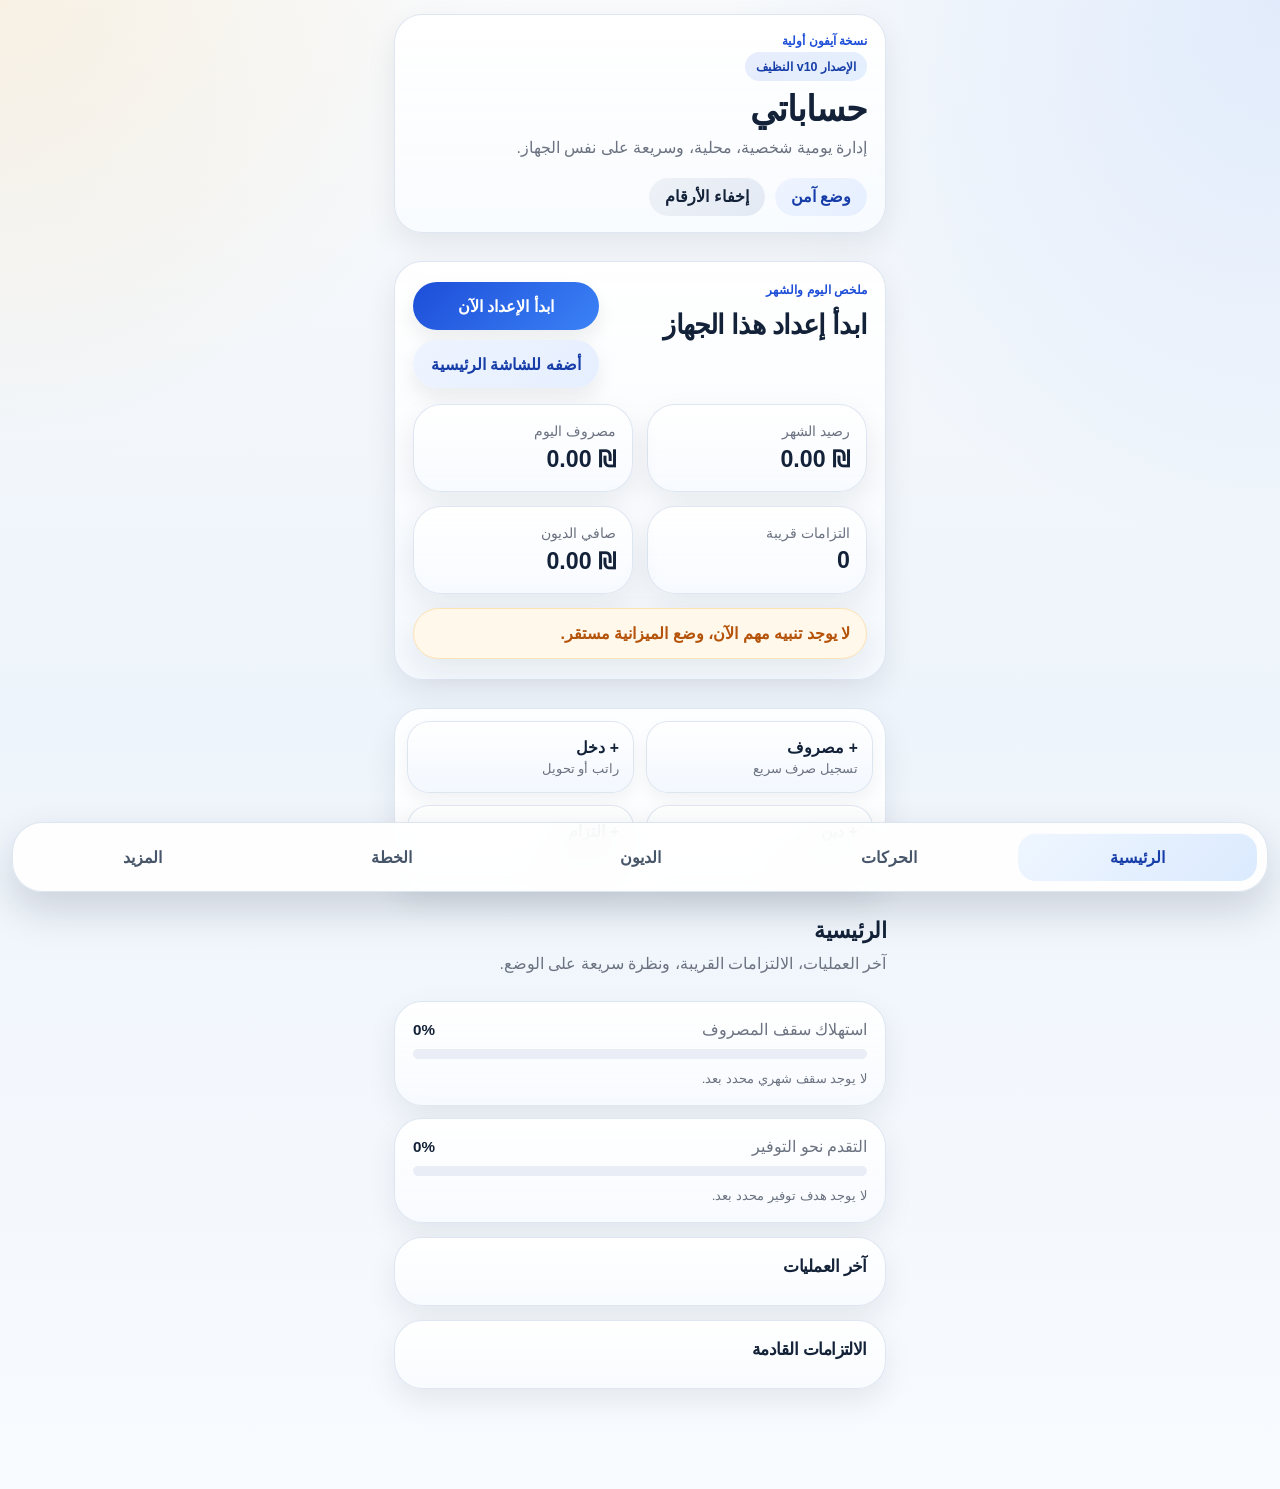
==== iphone-v10.html @ e73e42bc "Add files via upload" ====
﻿<!DOCTYPE html>
<html lang="ar" dir="rtl">
<head>
    <meta charset="utf-8" />
    <meta name="viewport" content="width=device-width, initial-scale=1, viewport-fit=cover" />
    <title>حساباتي | آيفون | v10</title>
    <meta name="theme-color" content="#0f172a" />
    <meta name="apple-mobile-web-app-capable" content="yes" />
    <meta name="apple-mobile-web-app-status-bar-style" content="black-translucent" />
    <meta name="apple-mobile-web-app-title" content="حساباتي v10" />
    <link rel="icon" href="./favicon.ico" />
    <link rel="apple-touch-icon" href="./favicon.ico" />
    <style>
:root {
    --bg: #f5f7fb;
    --surface: rgba(255, 255, 255, 0.88);
    --surface-strong: #ffffff;
    --line: #dbe4f0;
    --text: #132238;
    --muted: #6b7280;
    --primary: #1d4ed8;
    --primary-dark: #163da8;
    --danger: #dc2626;
    --success: #15803d;
    --warning: #b45309;
    --shadow: 0 12px 30px rgba(15, 23, 42, 0.08);
    --radius-xl: 28px;
    --radius-lg: 22px;
    --radius-md: 16px;
}

[hidden] { display: none !important; }
* { box-sizing: border-box; }
html { scroll-behavior: smooth; }
body {
    margin: 0;
    min-height: 100vh;
    font-family: "SF Pro Display", "Segoe UI", Tahoma, Arial, sans-serif;
    background:
        radial-gradient(circle at top right, rgba(59, 130, 246, 0.12), transparent 28%),
        radial-gradient(circle at top left, rgba(245, 158, 11, 0.10), transparent 24%),
        linear-gradient(180deg, #f8fafc 0%, #eef4fb 48%, #f8fbff 100%);
    color: var(--text);
}

.app-shell {
    max-width: 520px;
    margin: 0 auto;
    min-height: 100vh;
    padding: calc(env(safe-area-inset-top, 0px) + 14px) 14px calc(env(safe-area-inset-bottom, 0px) + 100px);
}

.app-main,
.panel,
.stack,
.list-stack {
    display: grid;
    gap: 14px;
}

.topbar,
.hero-card,
.quick-actions-card,
.card-form,
.list-card,
.privacy-card,
.metric-card,
.alert-card,
.progress-card {
    background: var(--surface);
    border: 1px solid rgba(219, 228, 240, 0.9);
    border-radius: var(--radius-xl);
    box-shadow: var(--shadow);
    backdrop-filter: blur(14px);
    -webkit-backdrop-filter: blur(14px);
}

.topbar {
    padding: 18px 18px 16px;
    margin-bottom: 14px;
    background:
        linear-gradient(180deg, rgba(255,255,255,0.96), rgba(248,251,255,0.92));
}

.topbar h1,
.privacy-card h1,
.hero-card h2,
.section-head h3,
.section-head h4 {
    margin: 0;
    font-weight: 900;
    letter-spacing: -0.03em;
}

.topbar h1 { font-size: 2.2rem; line-height: 1.05; }
.hero-card h2 { font-size: 1.7rem; line-height: 1.2; }
.section-head h3 { font-size: 1.35rem; }
.section-head h4 { font-size: 1.05rem; }

.eyebrow {
    margin: 0 0 4px;
    color: var(--primary);
    font-size: .78rem;
    font-weight: 800;
}

.version-badge {
    margin: 0 0 10px;
    display: inline-flex;
    align-items: center;
    padding: 7px 11px;
    border-radius: 999px;
    background: linear-gradient(135deg, rgba(29, 78, 216, 0.10), rgba(96, 165, 250, 0.16));
    color: var(--primary-dark);
    font-size: .78rem;
    font-weight: 900;
}

.subtitle,
.section-head p,
.helper {
    margin: 6px 0 0;
    color: var(--muted);
    line-height: 1.7;
}

.topbar-actions,
.hero-head,
.field-grid,
.tabs-inline,
.bottom-nav {
    display: flex;
    gap: 10px;
}

.topbar-actions {
    margin-top: 16px;
    flex-wrap: wrap;
}

.chip,
.button,
.nav-item,
.mini-tab {
    border: none;
    border-radius: 999px;
    font: inherit;
    cursor: pointer;
    transition: 180ms ease;
}

.chip {
    padding: 10px 16px;
    background: linear-gradient(135deg, #eef4ff, #e6efff);
    color: var(--primary-dark);
    font-weight: 800;
    box-shadow: inset 0 1px 0 rgba(255,255,255,0.8);
}

.chip-dark {
    background: linear-gradient(135deg, #eef2f7, #e3e9f4);
    color: var(--text);
}

.hero-card {
    padding: 20px 18px;
    margin-bottom: 14px;
    background:
        linear-gradient(180deg, rgba(255,255,255,0.96), rgba(245,249,255,0.92));
}

.quick-actions-card {
    padding: 12px;
    display: grid;
    grid-template-columns: repeat(2, minmax(0, 1fr));
    gap: 12px;
    margin-bottom: 14px;
}

.quick-action {
    border: 1px solid rgba(219, 228, 240, 0.9);
    background: linear-gradient(180deg, rgba(255,255,255,0.96), rgba(242,247,255,0.94));
    border-radius: 22px;
    padding: 16px 14px;
    text-align: right;
    color: var(--text);
    box-shadow:
        inset 0 1px 0 rgba(255,255,255,0.75),
        0 8px 18px rgba(15, 23, 42, 0.05);
}

.quick-action strong {
    display: block;
    margin-bottom: 4px;
    font-size: .98rem;
    font-weight: 900;
}

.quick-action span {
    color: var(--muted);
    font-size: .8rem;
}

.hero-head {
    align-items: flex-start;
    justify-content: space-between;
    margin-bottom: 16px;
}

.hero-copy {
    display: grid;
    gap: 8px;
}

.hero-helper {
    margin: 0;
    color: var(--muted);
    line-height: 1.7;
    font-size: .95rem;
}

.hero-actions {
    display: grid;
    gap: 10px;
    min-width: 160px;
}

.summary-grid {
    display: grid;
    grid-template-columns: repeat(2, minmax(0, 1fr));
    gap: 14px;
}

.metric-card {
    padding: 18px 16px;
    background: linear-gradient(180deg, rgba(255,255,255,0.98), rgba(247,250,255,0.92));
}

.metric-card span {
    display: block;
    color: var(--muted);
    font-size: .85rem;
    margin-bottom: 6px;
}

.metric-card strong {
    font-size: 1.45rem;
    font-weight: 900;
}

.alert-card {
    margin-top: 14px;
    padding: 15px 16px;
    color: var(--warning);
    background: #fff8eb;
    border-color: #fde2b2;
    font-weight: 700;
}

.section-head {
    margin-bottom: 10px;
}

.progress-grid {
    display: grid;
    gap: 12px;
}

.progress-card {
    padding: 18px;
    background: linear-gradient(180deg, rgba(255,255,255,0.98), rgba(247,250,255,0.92));
}

.progress-head {
    display: flex;
    align-items: center;
    justify-content: space-between;
    gap: 12px;
    margin-bottom: 10px;
}

.progress-head span,
.progress-card small {
    color: var(--muted);
}

.progress-head strong {
    font-size: .95rem;
    font-weight: 900;
}

.progress-track {
    height: 10px;
    border-radius: 999px;
    background: #e9eef6;
    overflow: hidden;
    margin-bottom: 10px;
}

.progress-bar {
    height: 100%;
    width: 0;
    border-radius: inherit;
    transition: width 220ms ease;
}

.progress-bar.danger {
    background: linear-gradient(90deg, #f59e0b, #ef4444);
}

.progress-bar.success {
    background: linear-gradient(90deg, #34d399, #10b981);
}

.panel { display: none; }
.panel.is-active { display: grid; }

.card-form,
.list-card,
.privacy-card {
    padding: 18px;
    background: linear-gradient(180deg, rgba(255,255,255,0.98), rgba(248,251,255,0.94));
}

.field {
    display: grid;
    gap: 6px;
}

.field span {
    color: var(--text);
    font-size: .9rem;
    font-weight: 800;
}

.input {
    width: 100%;
    min-height: 48px;
    padding: 12px 14px;
    border-radius: 15px;
    border: 1px solid var(--line);
    background: rgba(255,255,255,0.94);
    color: var(--text);
    font: inherit;
    box-shadow: inset 0 1px 2px rgba(15, 23, 42, 0.03);
}

.input.center { text-align: center; }

.field-grid {
    flex-direction: row;
}

.field-grid > .field {
    flex: 1 1 0;
}

.button {
    min-height: 48px;
    padding: 12px 18px;
    font-weight: 900;
    box-shadow: 0 10px 20px rgba(15, 23, 42, 0.08);
}

.button-primary {
    background: linear-gradient(135deg, var(--primary), #3b82f6);
    color: #fff;
}

.button-danger {
    background: linear-gradient(135deg, #d92d20, #ef4444);
    color: #fff;
}

.button-warning {
    background: linear-gradient(135deg, #b45309, #f59e0b);
    color: #fff;
}

.button-outline {
    background: #fff;
    border: 1px solid var(--line);
    color: var(--text);
}

.button-ghost {
    background: linear-gradient(135deg, #eef4ff, #e6efff);
    color: var(--primary-dark);
}

.button:hover,
.chip:hover,
.nav-item:hover,
.mini-tab:hover {
    transform: translateY(-1px);
}

@media (max-width: 420px) {
    .hero-head {
        display: grid;
        gap: 14px;
    }

    .hero-actions {
        width: 100%;
    }
}

.tabs-inline {
    margin-bottom: 8px;
}

.compact-tabs {
    margin-bottom: 12px;
}

.mini-tab {
    min-height: 40px;
    padding: 0 18px;
    background: #edf2fa;
    color: #334155;
    font-weight: 800;
}

.mini-tab.is-active {
    background: var(--primary);
    color: #fff;
}

.money-form { display: none; }
.money-form.is-active { display: grid; gap: 12px; }

.list-item {
    display: flex;
    align-items: center;
    justify-content: space-between;
    gap: 12px;
    padding: 14px 0;
    border-bottom: 1px solid #edf2f7;
}

.list-item:last-child { border-bottom: none; }

.list-title {
    font-weight: 800;
    margin-bottom: 4px;
}

.list-meta {
    color: var(--muted);
    font-size: .84rem;
    line-height: 1.6;
}

.list-value {
    text-align: left;
    font-weight: 900;
    white-space: nowrap;
}

.list-actions {
    display: flex;
    align-items: center;
    gap: 8px;
}

.inline-button {
    min-height: 34px;
    padding: 0 12px;
    border-radius: 999px;
    border: none;
    font: inherit;
    font-size: .78rem;
    font-weight: 900;
    cursor: pointer;
}

.inline-button.success {
    background: #ecfdf3;
    color: var(--success);
}

.inline-button.danger {
    background: #fff1f2;
    color: var(--danger);
}

.tone-income { color: var(--success); }
.tone-expense { color: var(--danger); }
.tone-debt { color: #7c3aed; }
.tone-warning { color: var(--warning); }

.empty-state {
    padding: 12px 0;
    color: var(--muted);
    text-align: center;
}

.summary-inline {
    display: grid;
    gap: 8px;
    margin-bottom: 10px;
}

.summary-pill {
    min-height: 44px;
    padding: 0 16px;
    display: flex;
    align-items: center;
    justify-content: space-between;
    gap: 10px;
    background: linear-gradient(180deg, rgba(248,251,255,0.98), rgba(241,247,255,0.96));
    border: 1px solid #e3eaf3;
    border-radius: 16px;
    color: var(--text);
    font-size: .85rem;
}

.bottom-nav {
    position: fixed;
    right: 12px;
    left: 12px;
    bottom: calc(env(safe-area-inset-bottom, 0px) + 8px);
    padding: 10px;
    background: rgba(255, 255, 255, 0.90);
    border: 1px solid rgba(219, 228, 240, 0.95);
    border-radius: 30px;
    box-shadow: 0 18px 40px rgba(15, 23, 42, 0.16);
    backdrop-filter: blur(18px);
    -webkit-backdrop-filter: blur(18px);
    justify-content: space-between;
    z-index: 30;
}

.nav-item {
    flex: 1 1 0;
    min-height: 48px;
    background: transparent;
    color: #475569;
    font-weight: 800;
    border-radius: 18px;
}

.nav-item.is-active {
    background: linear-gradient(135deg, #eff6ff, #dbeafe);
    color: var(--primary-dark);
    box-shadow: inset 0 1px 0 rgba(255,255,255,0.75);
}

.privacy-screen {
    min-height: calc(100vh - 32px);
    display: grid;
    place-items: center;
}

.privacy-card {
    text-align: center;
}

.privacy-badge {
    display: inline-flex;
    align-items: center;
    justify-content: center;
    min-height: 36px;
    padding: 6px 14px;
    border-radius: 999px;
    background: #eff6ff;
    color: var(--primary-dark);
    font-weight: 900;
}

.toast {
    position: fixed;
    inset-inline: 20px;
    bottom: calc(env(safe-area-inset-bottom, 0px) + 84px);
    padding: 13px 16px;
    border-radius: 18px;
    background: rgba(15, 23, 42, 0.92);
    color: #fff;
    text-align: center;
    box-shadow: var(--shadow);
    z-index: 40;
}

@media (max-width: 420px) {
    .app-shell {
        padding-inline: 12px;
    }

    .field-grid,
    .hero-head {
        flex-direction: column;
        align-items: stretch;
    }

    .summary-grid {
        grid-template-columns: 1fr;
    }

    .quick-actions-card {
        grid-template-columns: 1fr;
    }
}

    </style>
</head>
<body>
<div class="app-shell" id="appShell">
        <div class="privacy-screen" id="privacyScreen" hidden>
            <div class="privacy-card">
                <span class="privacy-badge">الوضع الآمن</span>
                <h1>حساباتي</h1>
                <p>أدخل رمز هذا الجهاز للمتابعة.</p>
                <form id="unlockForm" class="stack">
                    <input id="unlockCode" class="input center" type="password" inputmode="numeric" maxlength="12" placeholder="رمز القفل" />
                    <button class="button button-primary" type="submit">فتح التطبيق</button>
                    <p class="helper error" id="unlockError"></p>
                </form>
            </div>
        </div>

        <main class="app-main" id="appMain">
            <header class="topbar">
                <div>
                    <p class="eyebrow">نسخة آيفون أولية</p>
                    <p class="version-badge">الإصدار v10 النظيف</p>
                    <h1>حساباتي</h1>
                    <p class="subtitle">إدارة يومية شخصية، محلية، وسريعة على نفس الجهاز.</p>
                </div>
                <div class="topbar-actions">
                    <button class="chip" id="safeModeToggle" type="button">وضع آمن</button>
                    <button class="chip chip-dark" id="hideNumbersToggle" type="button">إخفاء الأرقام</button>
                </div>
            </header>

            <section class="hero-card">
                <div class="hero-head">
                    <div class="hero-copy">
                        <p class="eyebrow">ملخص اليوم والشهر</p>
                        <h2 id="deviceTitle">ابدأ إعداد هذا الجهاز</h2>
                        <p class="hero-helper" id="setupHelper" hidden>
                            هذا جهاز جديد. ابدأ من الخطة وحدد الاسم والعملة وسقف الصرف حتى يبدأ التطبيق يحسب لك بشكل صحيح.
                        </p>
                    </div>
                    <div class="hero-actions">
                        <button class="button button-primary" id="startSetupButton" type="button">ابدأ الإعداد الآن</button>
                        <button class="button button-ghost" id="installHintButton" type="button">أضفه للشاشة الرئيسية</button>
                    </div>
                </div>
                <div class="summary-grid">
                    <article class="metric-card">
                        <span>رصيد الشهر</span>
                        <strong data-money id="monthBalanceValue">₪ 0.00</strong>
                    </article>
                    <article class="metric-card">
                        <span>مصروف اليوم</span>
                        <strong data-money id="todayExpenseValue">₪ 0.00</strong>
                    </article>
                    <article class="metric-card">
                        <span>التزامات قريبة</span>
                        <strong id="dueSoonValue">0</strong>
                    </article>
                    <article class="metric-card">
                        <span>صافي الديون</span>
                        <strong data-money id="netDebtValue">₪ 0.00</strong>
                    </article>
                </div>
                <div class="alert-card" id="todayAlert">لا يوجد تنبيه مهم الآن، وضع الميزانية مستقر.</div>
            </section>

            <section class="quick-actions-card">
                <button class="quick-action" type="button" data-quick-panel="money" data-quick-money-tab="expense">
                    <strong>+ مصروف</strong>
                    <span>تسجيل صرف سريع</span>
                </button>
                <button class="quick-action" type="button" data-quick-panel="money" data-quick-money-tab="income">
                    <strong>+ دخل</strong>
                    <span>راتب أو تحويل</span>
                </button>
                <button class="quick-action" type="button" data-quick-panel="debts">
                    <strong>+ دين</strong>
                    <span>لشخص أو دفعة</span>
                </button>
                <button class="quick-action" type="button" data-quick-panel="plan">
                    <strong>+ التزام</strong>
                    <span>قسط أو فاتورة</span>
                </button>
            </section>

            <section class="panel is-active" data-panel="home">
                <div class="section-head">
                    <h3>الرئيسية</h3>
                    <p>آخر العمليات، الالتزامات القريبة، ونظرة سريعة على الوضع.</p>
                </div>
                <div class="progress-grid">
                    <article class="progress-card">
                        <div class="progress-head">
                            <span>استهلاك سقف المصروف</span>
                            <strong id="budgetUsagePercent">0%</strong>
                        </div>
                        <div class="progress-track"><div class="progress-bar danger" id="budgetUsageBar"></div></div>
                        <small id="budgetUsageHint">لا يوجد سقف شهري محدد بعد.</small>
                    </article>
                    <article class="progress-card">
                        <div class="progress-head">
                            <span>التقدم نحو التوفير</span>
                            <strong id="savingUsagePercent">0%</strong>
                        </div>
                        <div class="progress-track"><div class="progress-bar success" id="savingUsageBar"></div></div>
                        <small id="savingUsageHint">لا يوجد هدف توفير محدد بعد.</small>
                    </article>
                </div>
                <div class="list-card">
                    <div class="section-head compact">
                        <h4>آخر العمليات</h4>
                    </div>
                    <div id="recentOperations" class="list-stack"></div>
                </div>
                <div class="list-card">
                    <div class="section-head compact">
                        <h4>الالتزامات القادمة</h4>
                    </div>
                    <div id="upcomingCommitments" class="list-stack"></div>
                </div>
            </section>

            <section class="panel" data-panel="money">
                <div class="section-head">
                    <h3>الدخل والمصاريف</h3>
                    <p>إضافة دخل ومصروف بسرعة مع سجل حديث واضح.</p>
                </div>

                <div class="tabs-inline">
                    <button class="mini-tab is-active" data-money-tab="expense" type="button">مصروف</button>
                    <button class="mini-tab" data-money-tab="income" type="button">دخل</button>
                </div>

                <form class="card-form money-form is-active" id="expenseForm" data-money-form="expense">
                    <label class="field">
                        <span>العنوان</span>
                        <input id="expenseTitle" class="input" type="text" placeholder="خضار، بنزين، مدرسة..." required />
                    </label>
                    <div class="field-grid">
                        <label class="field">
                            <span>المبلغ</span>
                            <input id="expenseAmount" class="input" type="text" inputmode="decimal" placeholder="0.00" required />
                        </label>
                        <label class="field">
                            <span>التاريخ</span>
                            <input id="expenseDate" class="input" type="date" required />
                        </label>
                    </div>
                    <div class="field-grid">
                        <label class="field">
                            <span>التصنيف</span>
                            <input id="expenseCategory" class="input" type="text" placeholder="بيت، سيارة، أكل..." />
                        </label>
                        <label class="field">
                            <span>ملاحظة</span>
                            <input id="expenseNote" class="input" type="text" placeholder="اختياري" />
                        </label>
                    </div>
                    <button class="button button-danger" type="submit">حفظ المصروف</button>
                </form>

                <form class="card-form money-form" id="incomeForm" data-money-form="income">
                    <label class="field">
                        <span>العنوان</span>
                        <input id="incomeTitle" class="input" type="text" placeholder="راتب، حوالة، هدية..." required />
                    </label>
                    <div class="field-grid">
                        <label class="field">
                            <span>المبلغ</span>
                            <input id="incomeAmount" class="input" type="text" inputmode="decimal" placeholder="0.00" required />
                        </label>
                        <label class="field">
                            <span>التاريخ</span>
                            <input id="incomeDate" class="input" type="date" required />
                        </label>
                    </div>
                    <div class="field-grid">
                        <label class="field">
                            <span>التصنيف</span>
                            <input id="incomeCategory" class="input" type="text" placeholder="راتب، إضافي، تحويل..." />
                        </label>
                        <label class="field">
                            <span>ملاحظة</span>
                            <input id="incomeNote" class="input" type="text" placeholder="اختياري" />
                        </label>
                    </div>
                    <button class="button button-primary" type="submit">حفظ الدخل</button>
                </form>

                <div class="list-card">
                    <div class="section-head compact">
                        <h4>سجل العمليات</h4>
                    </div>
                    <div class="tabs-inline compact-tabs">
                        <button class="mini-tab is-active" data-log-filter="all" type="button">الكل</button>
                        <button class="mini-tab" data-log-filter="expense" type="button">مصروف</button>
                        <button class="mini-tab" data-log-filter="income" type="button">دخل</button>
                    </div>
                    <div id="moneyEntries" class="list-stack"></div>
                </div>
            </section>

            <section class="panel" data-panel="debts">
                <div class="section-head">
                    <h3>الأشخاص والديون</h3>
                    <p>لكل شخص سجل واضح: إله عليك، إليك عليه، والرصيد النهائي.</p>
                </div>

                <form class="card-form" id="debtForm">
                    <div class="field-grid">
                        <label class="field">
                            <span>اسم الشخص</span>
                            <input id="debtPerson" class="input" type="text" placeholder="مثال: أحمد" required />
                        </label>
                        <label class="field">
                            <span>نوع الحركة</span>
                            <select id="debtType" class="input">
                                <option value="for-me">إلي عليه</option>
                                <option value="on-me">عليّ إله</option>
                                <option value="paid-to-me">دفع لي</option>
                                <option value="paid-by-me">دفعت له</option>
                            </select>
                        </label>
                    </div>
                    <div class="field-grid">
                        <label class="field">
                            <span>المبلغ</span>
                            <input id="debtAmount" class="input" type="text" inputmode="decimal" placeholder="0.00" required />
                        </label>
                        <label class="field">
                            <span>التاريخ</span>
                            <input id="debtDate" class="input" type="date" required />
                        </label>
                    </div>
                    <label class="field">
                        <span>ملاحظة</span>
                        <input id="debtNote" class="input" type="text" placeholder="مثال: دفعة جزئية" />
                    </label>
                    <button class="button button-primary" type="submit">حفظ الحركة</button>
                </form>

                <div class="list-card">
                    <div class="section-head compact">
                        <h4>كشف الديون</h4>
                    </div>
                    <div class="summary-inline" id="debtSummary"></div>
                    <div id="debtEntries" class="list-stack"></div>
                </div>
            </section>

            <section class="panel" data-panel="plan">
                <div class="section-head">
                    <h3>الخطة الشهرية والالتزامات</h3>
                    <p>سقف الصرف، هدف التوفير، والأقساط التي يجب متابعتها.</p>
                </div>

                <form class="card-form" id="planForm">
                    <div class="field-grid">
                        <label class="field">
                            <span>اسم الجهاز / الحساب</span>
                            <input id="profileName" class="input" type="text" placeholder="آيفون 16 - حسابي" required />
                        </label>
                        <label class="field">
                            <span>العملة</span>
                            <input id="profileCurrency" class="input" type="text" value="₪" maxlength="10" />
                        </label>
                    </div>
                    <div class="field-grid">
                        <label class="field">
                            <span>سقف المصروف الشهري</span>
                            <input id="profileBudget" class="input" type="text" inputmode="decimal" placeholder="0.00" />
                        </label>
                        <label class="field">
                            <span>هدف التوفير</span>
                            <input id="profileSavingGoal" class="input" type="text" inputmode="decimal" placeholder="0.00" />
                        </label>
                    </div>
                    <label class="field">
                        <span>رمز قفل اختياري</span>
                        <input id="profilePasscode" class="input" type="password" inputmode="numeric" maxlength="12" placeholder="1234" />
                    </label>
                    <button class="button button-primary" type="submit">حفظ الخطة والإعدادات</button>
                </form>

                <form class="card-form" id="commitmentForm">
                    <div class="field-grid">
                        <label class="field">
                            <span>اسم الالتزام</span>
                            <input id="commitmentName" class="input" type="text" placeholder="إيجار، قسط..." required />
                        </label>
                        <label class="field">
                            <span>المبلغ</span>
                            <input id="commitmentAmount" class="input" type="text" inputmode="decimal" placeholder="0.00" required />
                        </label>
                    </div>
                    <div class="field-grid">
                        <label class="field">
                            <span>تاريخ الاستحقاق</span>
                            <input id="commitmentDate" class="input" type="date" required />
                        </label>
                        <label class="field">
                            <span>ملاحظات</span>
                            <input id="commitmentNote" class="input" type="text" placeholder="اختياري" />
                        </label>
                    </div>
                    <button class="button button-warning" type="submit">حفظ الالتزام</button>
                </form>

                <div class="list-card">
                    <div class="section-head compact">
                        <h4>سجل الالتزامات</h4>
                    </div>
                    <div id="commitmentEntries" class="list-stack"></div>
                </div>
            </section>

            <section class="panel" data-panel="more">
                <div class="section-head">
                    <h3>النسخ والخصوصية</h3>
                    <p>نسخة احتياطية، استرجاع، ومسح آمن لبيانات هذا الجهاز.</p>
                </div>

                <div class="card-form">
                    <button class="button button-primary" id="exportBackupButton" type="button">تصدير نسخة JSON</button>
                    <label class="button button-outline file-button">
                        استيراد نسخة
                        <input id="importBackupInput" type="file" accept="application/json" hidden />
                    </label>
                    <button class="button button-outline" id="lockDeviceButton" type="button">قفل الجهاز الآن</button>
                    <button class="button button-danger" id="resetDeviceButton" type="button">تصفير بيانات هذا الجهاز</button>
                    <p class="helper" id="backupStatus">آخر نسخة: لا يوجد بعد.</p>
                </div>
            </section>
        </main>

        <nav class="bottom-nav">
            <button class="nav-item is-active" type="button" data-panel-target="home"><span>الرئيسية</span></button>
            <button class="nav-item" type="button" data-panel-target="money"><span>الحركات</span></button>
            <button class="nav-item" type="button" data-panel-target="debts"><span>الديون</span></button>
            <button class="nav-item" type="button" data-panel-target="plan"><span>الخطة</span></button>
            <button class="nav-item" type="button" data-panel-target="more"><span>المزيد</span></button>
        </nav>

        <div class="toast" id="toastMessage" hidden></div>
    </div>

    
    <script>
(function () {
    const STORAGE_KEY = "personalaccounts.iphone.v1";
    const DEFAULT_STATE = {
        profile: {
            deviceName: "",
            currency: "₪",
            monthlyBudget: 0,
            savingGoal: 0,
            passcode: "",
            safeMode: false,
            hideNumbers: false
        },
        incomes: [],
        expenses: [],
        debts: [],
        commitments: []
    };

    const state = loadState();
    const refs = {
        appMain: document.getElementById("appMain"),
        privacyScreen: document.getElementById("privacyScreen"),
        unlockForm: document.getElementById("unlockForm"),
        unlockCode: document.getElementById("unlockCode"),
        unlockError: document.getElementById("unlockError"),
        deviceTitle: document.getElementById("deviceTitle"),
        monthBalanceValue: document.getElementById("monthBalanceValue"),
        todayExpenseValue: document.getElementById("todayExpenseValue"),
        dueSoonValue: document.getElementById("dueSoonValue"),
        netDebtValue: document.getElementById("netDebtValue"),
        todayAlert: document.getElementById("todayAlert"),
        recentOperations: document.getElementById("recentOperations"),
        upcomingCommitments: document.getElementById("upcomingCommitments"),
        moneyEntries: document.getElementById("moneyEntries"),
        debtEntries: document.getElementById("debtEntries"),
        debtSummary: document.getElementById("debtSummary"),
        commitmentEntries: document.getElementById("commitmentEntries"),
        setupHelper: document.getElementById("setupHelper"),
        toast: document.getElementById("toastMessage"),
        backupStatus: document.getElementById("backupStatus"),
        safeModeToggle: document.getElementById("safeModeToggle"),
        hideNumbersToggle: document.getElementById("hideNumbersToggle"),
        budgetUsagePercent: document.getElementById("budgetUsagePercent"),
        budgetUsageBar: document.getElementById("budgetUsageBar"),
        budgetUsageHint: document.getElementById("budgetUsageHint"),
        savingUsagePercent: document.getElementById("savingUsagePercent"),
        savingUsageBar: document.getElementById("savingUsageBar"),
        savingUsageHint: document.getElementById("savingUsageHint"),
        startSetupButton: document.getElementById("startSetupButton")
    };
    let currentLogFilter = "all";

    function bind() {
        document.querySelectorAll("[data-panel-target]").forEach((button) => {
            button.addEventListener("click", () => switchPanel(button.getAttribute("data-panel-target")));
        });

        document.querySelectorAll("[data-money-tab]").forEach((button) => {
            button.addEventListener("click", () => switchMoneyTab(button.getAttribute("data-money-tab")));
        });

        document.querySelectorAll("[data-log-filter]").forEach((button) => {
            button.addEventListener("click", () => switchLogFilter(button.getAttribute("data-log-filter")));
        });

        document.querySelectorAll("[data-quick-panel]").forEach((button) => {
            button.addEventListener("click", () => {
                const panel = button.getAttribute("data-quick-panel");
                switchPanel(panel);
                const moneyTab = button.getAttribute("data-quick-money-tab");
                if (moneyTab) {
                    switchMoneyTab(moneyTab);
                }
            });
        });

        document.getElementById("expenseForm").addEventListener("submit", onExpenseSubmit);
        document.getElementById("incomeForm").addEventListener("submit", onIncomeSubmit);
        document.getElementById("debtForm").addEventListener("submit", onDebtSubmit);
        document.getElementById("commitmentForm").addEventListener("submit", onCommitmentSubmit);
        document.getElementById("planForm").addEventListener("submit", onPlanSubmit);
        document.getElementById("exportBackupButton").addEventListener("click", exportBackup);
        document.getElementById("importBackupInput").addEventListener("change", importBackup);
        document.getElementById("resetDeviceButton").addEventListener("click", resetDevice);
        document.getElementById("lockDeviceButton").addEventListener("click", lockNow);
        document.getElementById("installHintButton").addEventListener("click", showInstallHint);
        refs.startSetupButton.addEventListener("click", startSetup);
        refs.safeModeToggle.addEventListener("click", toggleSafeMode);
        refs.hideNumbersToggle.addEventListener("click", toggleHideNumbers);
        refs.unlockForm.addEventListener("submit", unlock);
    }

    function seedDates() {
        const today = dateValue(new Date());
        ["expenseDate", "incomeDate", "debtDate", "commitmentDate"].forEach((id) => {
            const element = document.getElementById(id);
            if (element && !element.value) element.value = today;
        });
    }

    function onExpenseSubmit(event) {
        event.preventDefault();
        state.expenses.unshift({
            id: crypto.randomUUID(),
            title: value("expenseTitle"),
            amount: amount("expenseAmount"),
            date: value("expenseDate"),
            category: value("expenseCategory"),
            note: value("expenseNote"),
            createdAt: new Date().toISOString()
        });
        saveState();
        event.target.reset();
        seedDates();
        toast("تم حفظ المصروف.");
        render();
    }

    function onIncomeSubmit(event) {
        event.preventDefault();
        state.incomes.unshift({
            id: crypto.randomUUID(),
            title: value("incomeTitle"),
            amount: amount("incomeAmount"),
            date: value("incomeDate"),
            category: value("incomeCategory"),
            note: value("incomeNote"),
            createdAt: new Date().toISOString()
        });
        saveState();
        event.target.reset();
        seedDates();
        toast("تم حفظ الدخل.");
        render();
    }

    function onDebtSubmit(event) {
        event.preventDefault();
        state.debts.unshift({
            id: crypto.randomUUID(),
            person: value("debtPerson"),
            type: value("debtType"),
            amount: amount("debtAmount"),
            date: value("debtDate"),
            note: value("debtNote"),
            createdAt: new Date().toISOString()
        });
        saveState();
        event.target.reset();
        seedDates();
        toast("تم حفظ حركة الدين.");
        render();
    }

    function onCommitmentSubmit(event) {
        event.preventDefault();
        state.commitments.unshift({
            id: crypto.randomUUID(),
            name: value("commitmentName"),
            amount: amount("commitmentAmount"),
            dueDate: value("commitmentDate"),
            note: value("commitmentNote"),
            isPaid: false,
            createdAt: new Date().toISOString()
        });
        saveState();
        event.target.reset();
        seedDates();
        toast("تم حفظ الالتزام.");
        render();
    }

    function onPlanSubmit(event) {
        event.preventDefault();
        state.profile.deviceName = value("profileName");
        state.profile.currency = value("profileCurrency") || "₪";
        state.profile.monthlyBudget = amount("profileBudget");
        state.profile.savingGoal = amount("profileSavingGoal");
        state.profile.passcode = value("profilePasscode");
        saveState();
        unlocked = !state.profile.passcode || !state.profile.safeMode || unlocked;
        toast("تم حفظ الخطة وإعدادات الجهاز.");
        render();
    }

    function switchPanel(panel) {
        document.querySelectorAll(".panel").forEach((item) => item.classList.toggle("is-active", item.getAttribute("data-panel") === panel));
        document.querySelectorAll(".nav-item").forEach((item) => item.classList.toggle("is-active", item.getAttribute("data-panel-target") === panel));
        window.scrollTo({ top: 0, behavior: "smooth" });
    }

    function switchMoneyTab(tab) {
        document.querySelectorAll(".mini-tab").forEach((item) => item.classList.toggle("is-active", item.getAttribute("data-money-tab") === tab));
        document.querySelectorAll(".money-form").forEach((item) => item.classList.toggle("is-active", item.getAttribute("data-money-form") === tab));
    }

    function switchLogFilter(filter) {
        currentLogFilter = filter;
        document.querySelectorAll("[data-log-filter]").forEach((item) => item.classList.toggle("is-active", item.getAttribute("data-log-filter") === filter));
        render();
    }

    function unlock(event) {
        event.preventDefault();
        if (value("unlockCode") === state.profile.passcode) {
            unlocked = true;
            refs.unlockError.textContent = "";
            refs.unlockCode.value = "";
            render();
            return;
        }
        refs.unlockError.textContent = "رمز القفل غير صحيح.";
    }

    function toggleSafeMode() {
        state.profile.safeMode = !state.profile.safeMode;
        saveState();
        if (state.profile.safeMode && state.profile.passcode) {
            unlocked = false;
        }
        render();
        toast(state.profile.safeMode ? "تم تفعيل الوضع الآمن." : "تم إيقاف الوضع الآمن.");
    }

    function toggleHideNumbers() {
        state.profile.hideNumbers = !state.profile.hideNumbers;
        saveState();
        render();
    }

    function lockNow() {
        if (!state.profile.passcode) {
            toast("أضف رمز قفل أولًا من قسم الخطة.");
            return;
        }
        unlocked = false;
        render();
    }

    function showInstallHint() {
        toast("من Safari اضغط مشاركة ثم أضفه للشاشة الرئيسية. هذه نسخة v10 النظيف.");
    }

    function startSetup() {
        switchPanel("plan");
        document.getElementById("profileName").focus();
    }

    function exportBackup() {
        const blob = new Blob([JSON.stringify(state, null, 2)], { type: "application/json" });
        const url = URL.createObjectURL(blob);
        const link = document.createElement("a");
        link.href = url;
        link.download = "personalaccounts-iphone-backup.json";
        link.click();
        URL.revokeObjectURL(url);
        refs.backupStatus.textContent = "آخر نسخة: تم التصدير الآن.";
        toast("تم تصدير نسخة JSON.");
    }

    function importBackup(event) {
        const file = event.target.files && event.target.files[0];
        if (!file) return;
        const reader = new FileReader();
        reader.onload = function () {
            try {
                const data = JSON.parse(String(reader.result || "{}"));
                Object.assign(state, normalizeState(data));
                saveState();
                unlocked = !state.profile.passcode || !state.profile.safeMode;
                toast("تم استيراد النسخة.");
                render();
            } catch {
                toast("تعذر قراءة النسخة.");
            }
        };
        reader.readAsText(file);
        event.target.value = "";
    }

    function resetDevice() {
        if (!window.confirm("سيتم حذف كل بيانات هذا الجهاز المحلي. هل تريد المتابعة؟")) return;
        localStorage.removeItem(STORAGE_KEY);
        Object.assign(state, normalizeState(DEFAULT_STATE));
        unlocked = true;
        seedDates();
        render();
        toast("تم تصفير بيانات هذا الجهاز.");
    }

    function render() {
        const hidden = !!state.profile.hideNumbers;
        const isConfigured = !!state.profile.deviceName;
        const hasEntries = !!(state.incomes.length || state.expenses.length || state.debts.length || state.commitments.length);
        const needsSetup = !isConfigured && !hasEntries;

        refs.deviceTitle.textContent = state.profile.deviceName || "ابدأ إعداد هذا الجهاز";
        refs.setupHelper.hidden = !needsSetup;
        refs.startSetupButton.hidden = !needsSetup;
        setValue("profileName", state.profile.deviceName);
        setValue("profileCurrency", state.profile.currency || "₪");
        setValue("profileBudget", state.profile.monthlyBudget || "");
        setValue("profileSavingGoal", state.profile.savingGoal || "");
        setValue("profilePasscode", state.profile.passcode || "");
        refs.safeModeToggle.textContent = state.profile.safeMode ? "إيقاف الوضع الآمن" : "وضع آمن";
        refs.hideNumbersToggle.textContent = hidden ? "إظهار الأرقام" : "إخفاء الأرقام";
        refs.appMain.hidden = state.profile.safeMode && !!state.profile.passcode && !unlocked;
        refs.privacyScreen.hidden = !state.profile.safeMode || !state.profile.passcode || unlocked;

        const currency = state.profile.currency || "₪";
        const incomesMonth = monthItems(state.incomes);
        const expensesMonth = monthItems(state.expenses);
        const monthIncome = sum(incomesMonth, "amount");
        const monthExpense = sum(expensesMonth, "amount");
        const monthBalance = monthIncome - monthExpense;
        const todayExpense = state.expenses.filter((x) => x.date === dateValue(new Date())).reduce((a, b) => a + Number(b.amount || 0), 0);
        const netDebt = state.debts.reduce((total, item) => {
            if (item.type === "for-me") return total + item.amount;
            if (item.type === "on-me") return total - item.amount;
            if (item.type === "paid-to-me") return total - item.amount;
            return total + item.amount;
        }, 0);
        const dueSoon = state.commitments.filter((x) => !x.isPaid && daysUntil(x.dueDate) >= 0 && daysUntil(x.dueDate) <= 3);
        const budgetUsage = state.profile.monthlyBudget > 0 ? Math.min(100, Math.round((monthExpense / state.profile.monthlyBudget) * 100)) : 0;
        const savingCurrent = monthIncome - monthExpense;
        const savingUsage = state.profile.savingGoal > 0 ? Math.max(0, Math.min(100, Math.round((savingCurrent / state.profile.savingGoal) * 100))) : 0;

        money(refs.monthBalanceValue, monthBalance, currency, hidden);
        money(refs.todayExpenseValue, todayExpense, currency, hidden);
        money(refs.netDebtValue, netDebt, currency, hidden);
        refs.dueSoonValue.textContent = dueSoon.length;
        refs.budgetUsagePercent.textContent = `${budgetUsage}%`;
        refs.budgetUsageBar.style.width = `${budgetUsage}%`;
        refs.budgetUsageHint.textContent = state.profile.monthlyBudget > 0
            ? `${hidden ? "••••" : formatMoney(monthExpense, currency)} من أصل ${hidden ? "••••" : formatMoney(state.profile.monthlyBudget, currency)}`
            : "لا يوجد سقف شهري محدد بعد.";
        refs.savingUsagePercent.textContent = `${savingUsage}%`;
        refs.savingUsageBar.style.width = `${savingUsage}%`;
        refs.savingUsageHint.textContent = state.profile.savingGoal > 0
            ? `${hidden ? "••••" : formatMoney(savingCurrent, currency)} من أصل ${hidden ? "••••" : formatMoney(state.profile.savingGoal, currency)}`
            : "لا يوجد هدف توفير محدد بعد.";

        refs.todayAlert.textContent = needsSetup
            ? "هذا جهاز جديد. افتح الخطة وحدد الاسم والعملة وسقف المصروف حتى يبدأ الاستخدام بشكل صحيح."
            : dueSoon.length
                ? `عندك ${dueSoon.length} التزام قريب خلال 3 أيام.`
                : state.profile.monthlyBudget > 0 && monthExpense > state.profile.monthlyBudget
                    ? "تنبيه: تجاوزت سقف المصروف الشهري."
                    : "لا يوجد تنبيه مهم الآن، وضع الميزانية مستقر.";

        renderOperations(currency, hidden);
        renderDebts(currency, hidden);
        renderCommitments(currency, hidden);
    }

    function renderOperations(currency, hidden) {
        const recent = state.expenses.map((x) => ({ kind: "expense", ...x }))
            .concat(state.incomes.map((x) => ({ kind: "income", ...x })))
            .sort((a, b) => new Date(b.createdAt) - new Date(a.createdAt))
            .slice(0, 8);

        refs.recentOperations.innerHTML = recent.length
            ? recent.map((item) => listItemMarkup(
                item.title,
                `${item.kind === "expense" ? "مصروف" : "دخل"} · ${displayDate(item.date)}${item.category ? ` · ${item.category}` : ""}`,
                hidden ? "••••" : formatMoney(item.amount, currency),
                item.kind === "expense" ? "tone-expense" : "tone-income"
            )).join("")
            : emptyState("لا توجد عمليات بعد.");

        let moneyLog = state.expenses.map((x) => ({ kind: "expense", ...x }))
            .concat(state.incomes.map((x) => ({ kind: "income", ...x })))
            .sort((a, b) => new Date(b.createdAt) - new Date(a.createdAt));
        if (currentLogFilter !== "all") {
            moneyLog = moneyLog.filter((item) => item.kind === currentLogFilter);
        }

        refs.moneyEntries.innerHTML = moneyLog.length
            ? moneyLog.map((item) => listItemMarkup(
                item.title,
                `${item.kind === "expense" ? "مصروف" : "دخل"} · ${displayDate(item.date)}${item.category ? ` · ${item.category}` : ""}`,
                hidden ? "••••" : formatMoney(item.amount, currency),
                item.kind === "expense" ? "tone-expense" : "tone-income"
            )).join("")
            : emptyState("لا توجد عمليات محفوظة.");
    }

    function renderDebts(currency, hidden) {
        const forMe = state.debts.filter((x) => x.type === "for-me").reduce((a, b) => a + Number(b.amount || 0), 0);
        const onMe = state.debts.filter((x) => x.type === "on-me").reduce((a, b) => a + Number(b.amount || 0), 0);
        refs.debtSummary.innerHTML = [
            summaryPill("إلك على الناس", hidden ? "••••" : formatMoney(forMe, currency)),
            summaryPill("عليك للناس", hidden ? "••••" : formatMoney(onMe, currency)),
            summaryPill("صافي الديون", hidden ? "••••" : formatMoney(forMe - onMe, currency))
        ].join("");

        refs.debtEntries.innerHTML = state.debts.length
            ? state.debts.map((item) => listItemMarkup(
                item.person,
                `${debtTypeLabel(item.type)} · ${displayDate(item.date)}${item.note ? ` · ${item.note}` : ""}`,
                hidden ? "••••" : formatMoney(item.amount, currency),
                "tone-debt"
            )).join("")
            : emptyState("لا توجد حركات ديون بعد.");
    }

    function renderCommitments(currency, hidden) {
        const upcoming = state.commitments
            .filter((x) => !x.isPaid)
            .sort((a, b) => new Date(a.dueDate) - new Date(b.dueDate));

        refs.upcomingCommitments.innerHTML = upcoming.length
            ? upcoming.slice(0, 6).map((item) => listItemMarkup(
                item.name,
                `${displayDate(item.dueDate)}${item.note ? ` · ${item.note}` : ""}`,
                hidden ? "••••" : formatMoney(item.amount, currency),
                "tone-warning"
            )).join("")
            : emptyState("لا توجد التزامات قريبة.");

        refs.commitmentEntries.innerHTML = state.commitments.length
            ? state.commitments.map((item) => commitmentItemMarkup(item, currency, hidden)).join("")
            : emptyState("لا توجد التزامات محفوظة.");

        refs.commitmentEntries.querySelectorAll("[data-mark-paid]").forEach((button) => {
            button.addEventListener("click", () => {
                const id = button.getAttribute("data-mark-paid");
                state.commitments = state.commitments.map((item) => item.id === id ? { ...item, isPaid: true } : item);
                saveState();
                toast("تم تعليم الالتزام كمدفوع.");
                render();
            });
        });
        refs.commitmentEntries.querySelectorAll("[data-delete-id]").forEach((button) => {
            button.addEventListener("click", () => {
                const id = button.getAttribute("data-delete-id");
                state.commitments = state.commitments.filter((item) => item.id !== id);
                saveState();
                toast("تم حذف الالتزام.");
                render();
            });
        });
    }

    function listItemMarkup(title, meta, valueText, tone) {
        return `<div class="list-item"><div><div class="list-title">${escapeHtml(title)}</div><div class="list-meta">${escapeHtml(meta)}</div></div><div class="list-value ${tone}">${escapeHtml(valueText)}</div></div>`;
    }

    function commitmentItemMarkup(item, currency, hidden) {
        return `<div class="list-item">
            <div>
                <div class="list-title">${escapeHtml(item.name)}</div>
                <div class="list-meta">${escapeHtml(item.isPaid ? "مدفوع" : "غير مدفوع")} · ${escapeHtml(displayDate(item.dueDate))}${item.note ? ` · ${escapeHtml(item.note)}` : ""}</div>
            </div>
            <div class="list-actions">
                <div class="list-value ${item.isPaid ? "tone-income" : "tone-warning"}">${escapeHtml(hidden ? "••••" : formatMoney(item.amount, currency))}</div>
                ${!item.isPaid ? `<button class="inline-button success" type="button" data-mark-paid="${escapeHtml(item.id)}">تم الدفع</button>` : ""}
                <button class="inline-button danger" type="button" data-delete-id="${escapeHtml(item.id)}">حذف</button>
            </div>
        </div>`;
    }

    function summaryPill(label, valueText) {
        return `<div class="summary-pill"><span>${escapeHtml(label)}</span><strong>${escapeHtml(valueText)}</strong></div>`;
    }

    function emptyState(message) {
        return `<div class="empty-state">${escapeHtml(message)}</div>`;
    }

    function money(element, valueAmount, currency, hidden) {
        element.textContent = hidden ? "••••" : formatMoney(valueAmount, currency);
    }

    function monthItems(items) {
        const now = new Date();
        return items.filter((item) => {
            const date = new Date(item.date);
            return date.getMonth() === now.getMonth() && date.getFullYear() === now.getFullYear();
        });
    }

    function sum(items, key) {
        return items.reduce((total, item) => total + Number(item[key] || 0), 0);
    }

    function debtTypeLabel(type) {
        return {
            "for-me": "إلي عليه",
            "on-me": "عليّ إله",
            "paid-to-me": "دفع لي",
            "paid-by-me": "دفعت له"
        }[type] || "حركة";
    }

    function daysUntil(dateString) {
        const date = new Date(dateString);
        const today = new Date();
        date.setHours(0, 0, 0, 0);
        today.setHours(0, 0, 0, 0);
        return Math.round((date - today) / 86400000);
    }

    function formatMoney(numberValue, currency) {
        return `${currency} ${new Intl.NumberFormat("en-US", { minimumFractionDigits: 2, maximumFractionDigits: 2 }).format(Number(numberValue || 0))}`;
    }

    function displayDate(valueText) {
        if (!valueText) return "بدون تاريخ";
        return new Intl.DateTimeFormat("ar", { year: "numeric", month: "short", day: "numeric" }).format(new Date(valueText));
    }

    function value(id) { return String(document.getElementById(id).value || "").trim(); }
    function amount(id) {
        const parsed = Number(document.getElementById(id).value || 0);
        return Number.isFinite(parsed) ? parsed : 0;
    }
    function setValue(id, nextValue) {
        const el = document.getElementById(id);
        if (el) el.value = nextValue;
    }
    function dateValue(date) {
        const y = date.getFullYear();
        const m = String(date.getMonth() + 1).padStart(2, "0");
        const d = String(date.getDate()).padStart(2, "0");
        return `${y}-${m}-${d}`;
    }

    function loadState() {
        try {
            const raw = localStorage.getItem(STORAGE_KEY);
            if (!raw) return normalizeState(DEFAULT_STATE);
            return normalizeState(JSON.parse(raw));
        } catch {
            return normalizeState(DEFAULT_STATE);
        }
    }

    function normalizeState(raw) {
        const data = raw || {};
        return {
            profile: {
                deviceName: String(data.profile?.deviceName || ""),
                currency: String(data.profile?.currency || "₪"),
                monthlyBudget: Number(data.profile?.monthlyBudget || 0),
                savingGoal: Number(data.profile?.savingGoal || 0),
                passcode: String(data.profile?.passcode || ""),
                safeMode: !!data.profile?.safeMode,
                hideNumbers: !!data.profile?.hideNumbers
            },
            incomes: Array.isArray(data.incomes) ? data.incomes : [],
            expenses: Array.isArray(data.expenses) ? data.expenses : [],
            debts: Array.isArray(data.debts) ? data.debts : [],
            commitments: Array.isArray(data.commitments) ? data.commitments : []
        };
    }

    function saveState() {
        localStorage.setItem(STORAGE_KEY, JSON.stringify(state));
    }

    function toast(message) {
        refs.toast.hidden = false;
        refs.toast.textContent = message;
        clearTimeout(toastTimer);
        toastTimer = window.setTimeout(() => { refs.toast.hidden = true; }, 2200);
    }

    function escapeHtml(valueText) {
        return String(valueText)
            .replace(/&/g, "&amp;")
            .replace(/</g, "&lt;")
            .replace(/>/g, "&gt;")
            .replace(/\"/g, "&quot;")
            .replace(/'/g, "&#39;");
    }
})();



    </script>
</body>
</html>
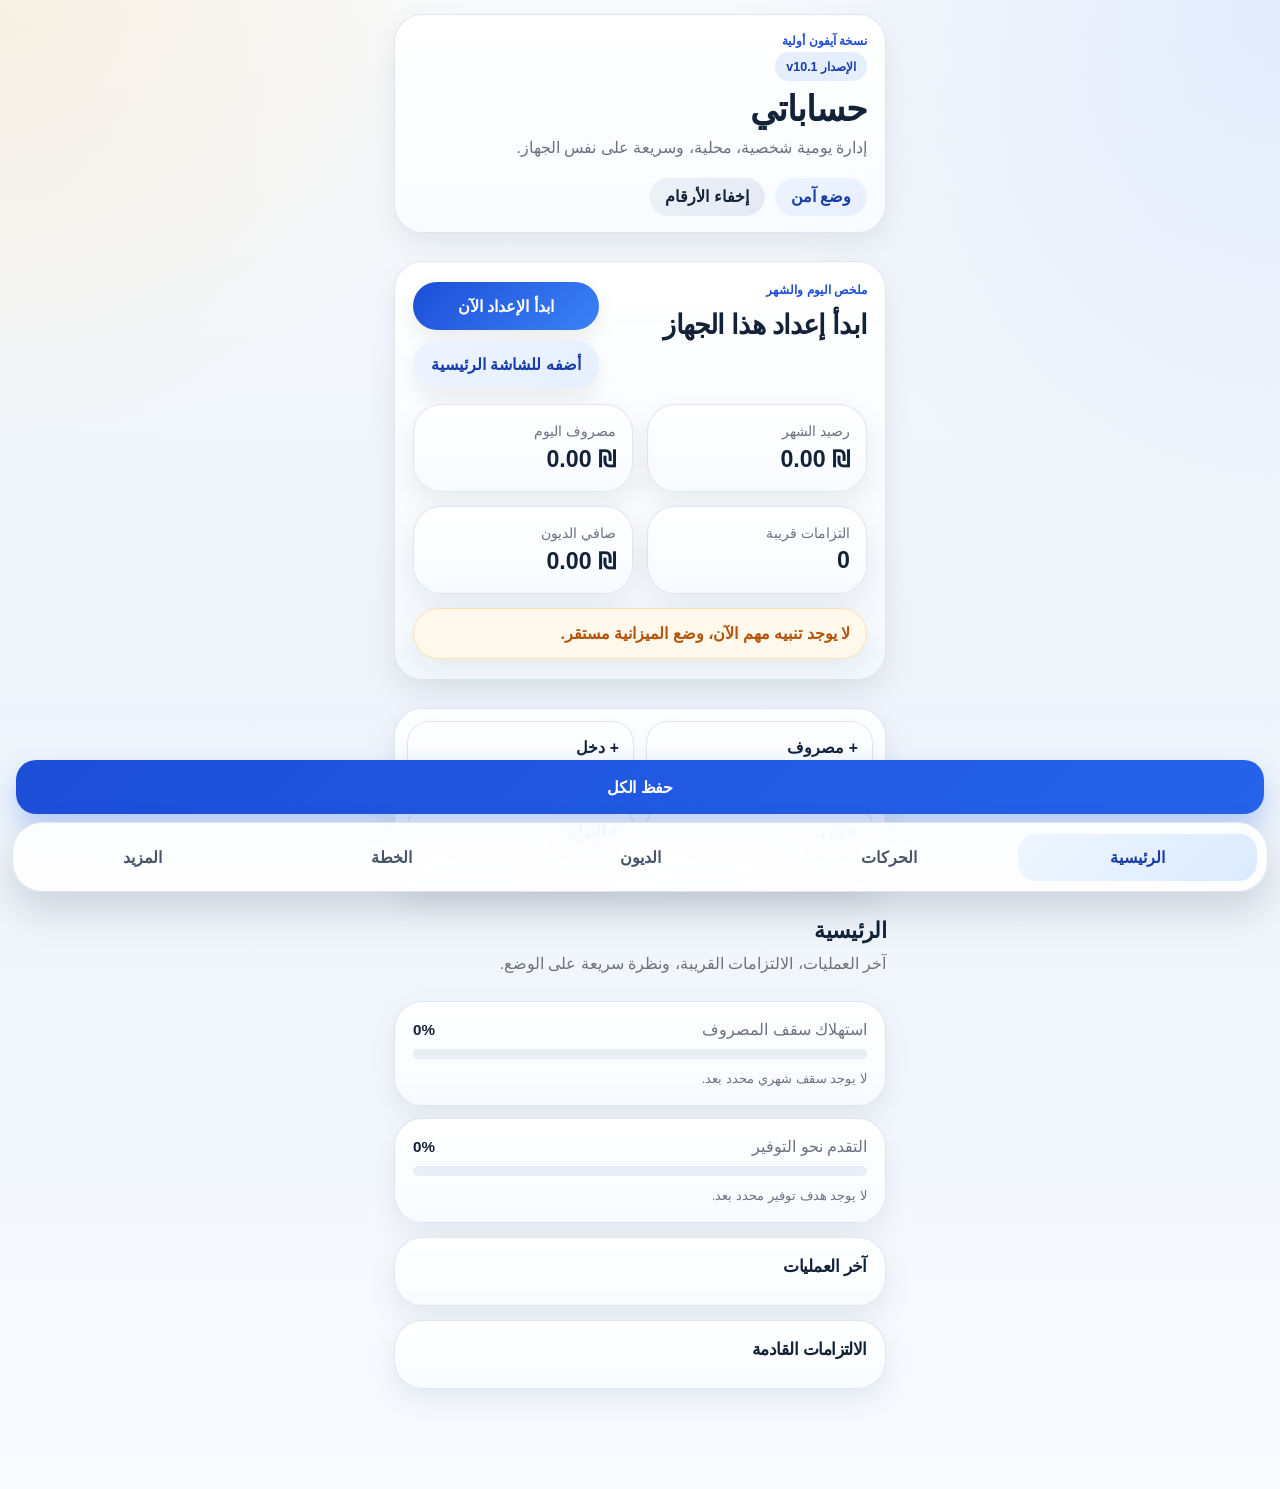
==== commit fbe4d50a: "Add files via upload" ====
--- a/iphone-v10.html
+++ b/iphone-v10.html
@@ -3,11 +3,11 @@
 <head>
     <meta charset="utf-8" />
     <meta name="viewport" content="width=device-width, initial-scale=1, viewport-fit=cover" />
-    <title>حساباتي | آيفون | v10</title>
+    <title>حساباتي | آيفون | v10.1</title>
     <meta name="theme-color" content="#0f172a" />
     <meta name="apple-mobile-web-app-capable" content="yes" />
     <meta name="apple-mobile-web-app-status-bar-style" content="black-translucent" />
-    <meta name="apple-mobile-web-app-title" content="حساباتي v10" />
+    <meta name="apple-mobile-web-app-title" content="حساباتي v10.1" />
     <link rel="icon" href="./favicon.ico" />
     <link rel="apple-touch-icon" href="./favicon.ico" />
     <style>
@@ -532,6 +532,31 @@
     z-index: 30;
 }
 
+.save-fab {
+    position: fixed;
+    right: 16px;
+    left: 16px;
+    bottom: calc(env(safe-area-inset-bottom, 0px) + 86px);
+    min-height: 54px;
+    border: none;
+    border-radius: 20px;
+    background: linear-gradient(135deg, #1d4ed8, #2563eb);
+    color: #ffffff;
+    font: inherit;
+    font-size: 1rem;
+    font-weight: 900;
+    letter-spacing: -0.01em;
+    box-shadow: 0 14px 28px rgba(37, 99, 235, 0.28);
+    cursor: pointer;
+    z-index: 29;
+    transition: transform 160ms ease, box-shadow 160ms ease;
+}
+
+.save-fab:active {
+    transform: translateY(1px) scale(0.995);
+    box-shadow: 0 10px 20px rgba(37, 99, 235, 0.24);
+}
+
 .nav-item {
     flex: 1 1 0;
     min-height: 48px;
@@ -623,7 +648,7 @@
             <header class="topbar">
                 <div>
                     <p class="eyebrow">نسخة آيفون أولية</p>
-                    <p class="version-badge">الإصدار v10 النظيف</p>
+                    <p class="version-badge">الإصدار v10.1</p>
                     <h1>حساباتي</h1>
                     <p class="subtitle">إدارة يومية شخصية، محلية، وسريعة على نفس الجهاز.</p>
                 </div>
@@ -936,6 +961,8 @@
                 </div>
             </section>
         </main>
+
+        <button class="save-fab" id="saveAllButton" type="button">حفظ الكل</button>
 
         <nav class="bottom-nav">
             <button class="nav-item is-active" type="button" data-panel-target="home"><span>الرئيسية</span></button>
@@ -986,12 +1013,13 @@
         moneyEntries: document.getElementById("moneyEntries"),
         debtEntries: document.getElementById("debtEntries"),
         debtSummary: document.getElementById("debtSummary"),
-        commitmentEntries: document.getElementById("commitmentEntries"),
-        setupHelper: document.getElementById("setupHelper"),
-        toast: document.getElementById("toastMessage"),
-        backupStatus: document.getElementById("backupStatus"),
-        safeModeToggle: document.getElementById("safeModeToggle"),
-        hideNumbersToggle: document.getElementById("hideNumbersToggle"),
+        commitmentEntries: document.getElementById("commitmentEntries"),
+        setupHelper: document.getElementById("setupHelper"),
+        toast: document.getElementById("toastMessage"),
+        backupStatus: document.getElementById("backupStatus"),
+        saveAllButton: document.getElementById("saveAllButton"),
+        safeModeToggle: document.getElementById("safeModeToggle"),
+        hideNumbersToggle: document.getElementById("hideNumbersToggle"),
         budgetUsagePercent: document.getElementById("budgetUsagePercent"),
         budgetUsageBar: document.getElementById("budgetUsageBar"),
         budgetUsageHint: document.getElementById("budgetUsageHint"),
@@ -1032,14 +1060,15 @@
         document.getElementById("commitmentForm").addEventListener("submit", onCommitmentSubmit);
         document.getElementById("planForm").addEventListener("submit", onPlanSubmit);
         document.getElementById("exportBackupButton").addEventListener("click", exportBackup);
-        document.getElementById("importBackupInput").addEventListener("change", importBackup);
-        document.getElementById("resetDeviceButton").addEventListener("click", resetDevice);
-        document.getElementById("lockDeviceButton").addEventListener("click", lockNow);
-        document.getElementById("installHintButton").addEventListener("click", showInstallHint);
-        refs.startSetupButton.addEventListener("click", startSetup);
-        refs.safeModeToggle.addEventListener("click", toggleSafeMode);
-        refs.hideNumbersToggle.addEventListener("click", toggleHideNumbers);
-        refs.unlockForm.addEventListener("submit", unlock);
+        document.getElementById("importBackupInput").addEventListener("change", importBackup);
+        document.getElementById("resetDeviceButton").addEventListener("click", resetDevice);
+        document.getElementById("lockDeviceButton").addEventListener("click", lockNow);
+        document.getElementById("installHintButton").addEventListener("click", showInstallHint);
+        refs.saveAllButton.addEventListener("click", saveAllNow);
+        refs.startSetupButton.addEventListener("click", startSetup);
+        refs.safeModeToggle.addEventListener("click", toggleSafeMode);
+        refs.hideNumbersToggle.addEventListener("click", toggleHideNumbers);
+        refs.unlockForm.addEventListener("submit", unlock);
     }
 
     function seedDates() {
@@ -1507,9 +1536,14 @@
         };
     }
 
-    function saveState() {
-        localStorage.setItem(STORAGE_KEY, JSON.stringify(state));
-    }
+    function saveState() {
+        localStorage.setItem(STORAGE_KEY, JSON.stringify(state));
+    }
+
+    function saveAllNow() {
+        saveState();
+        toast("تم حفظ كل البيانات على هذا الجهاز.");
+    }
 
     function toast(message) {
         refs.toast.hidden = false;
